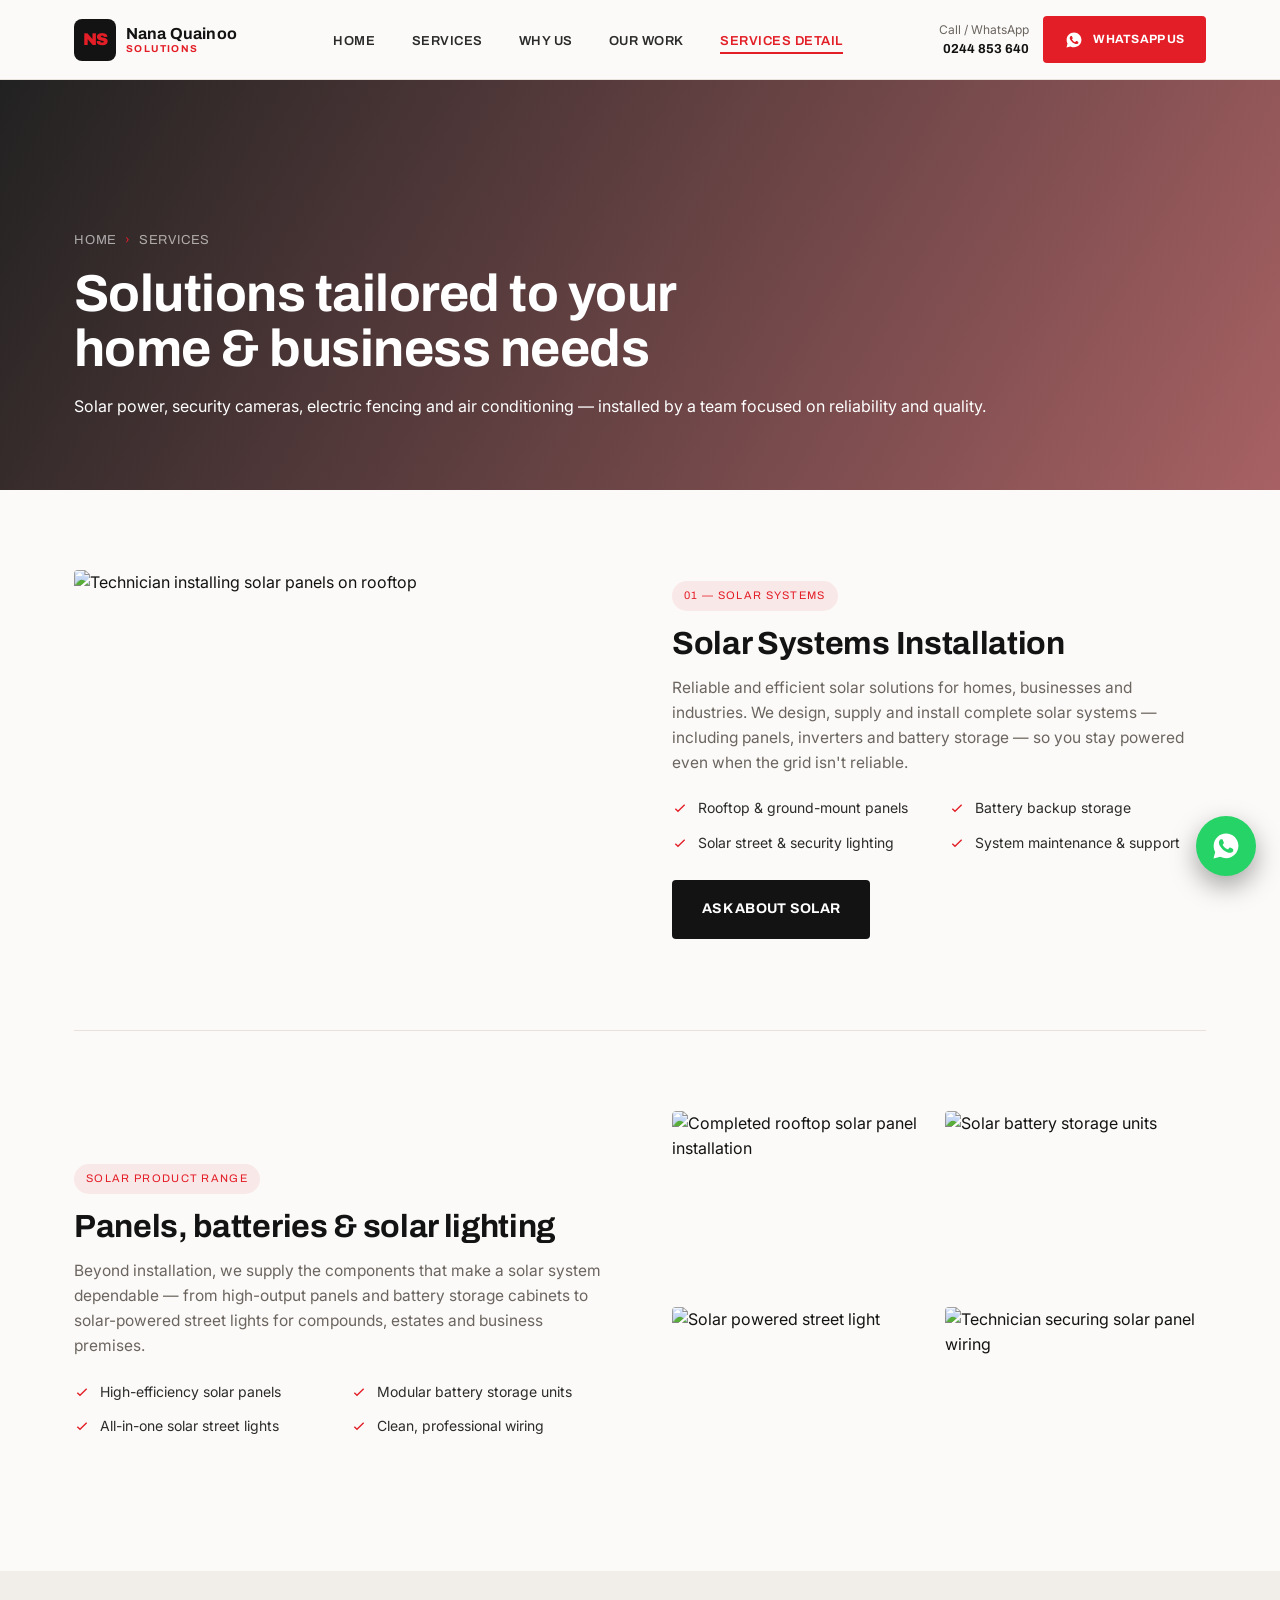
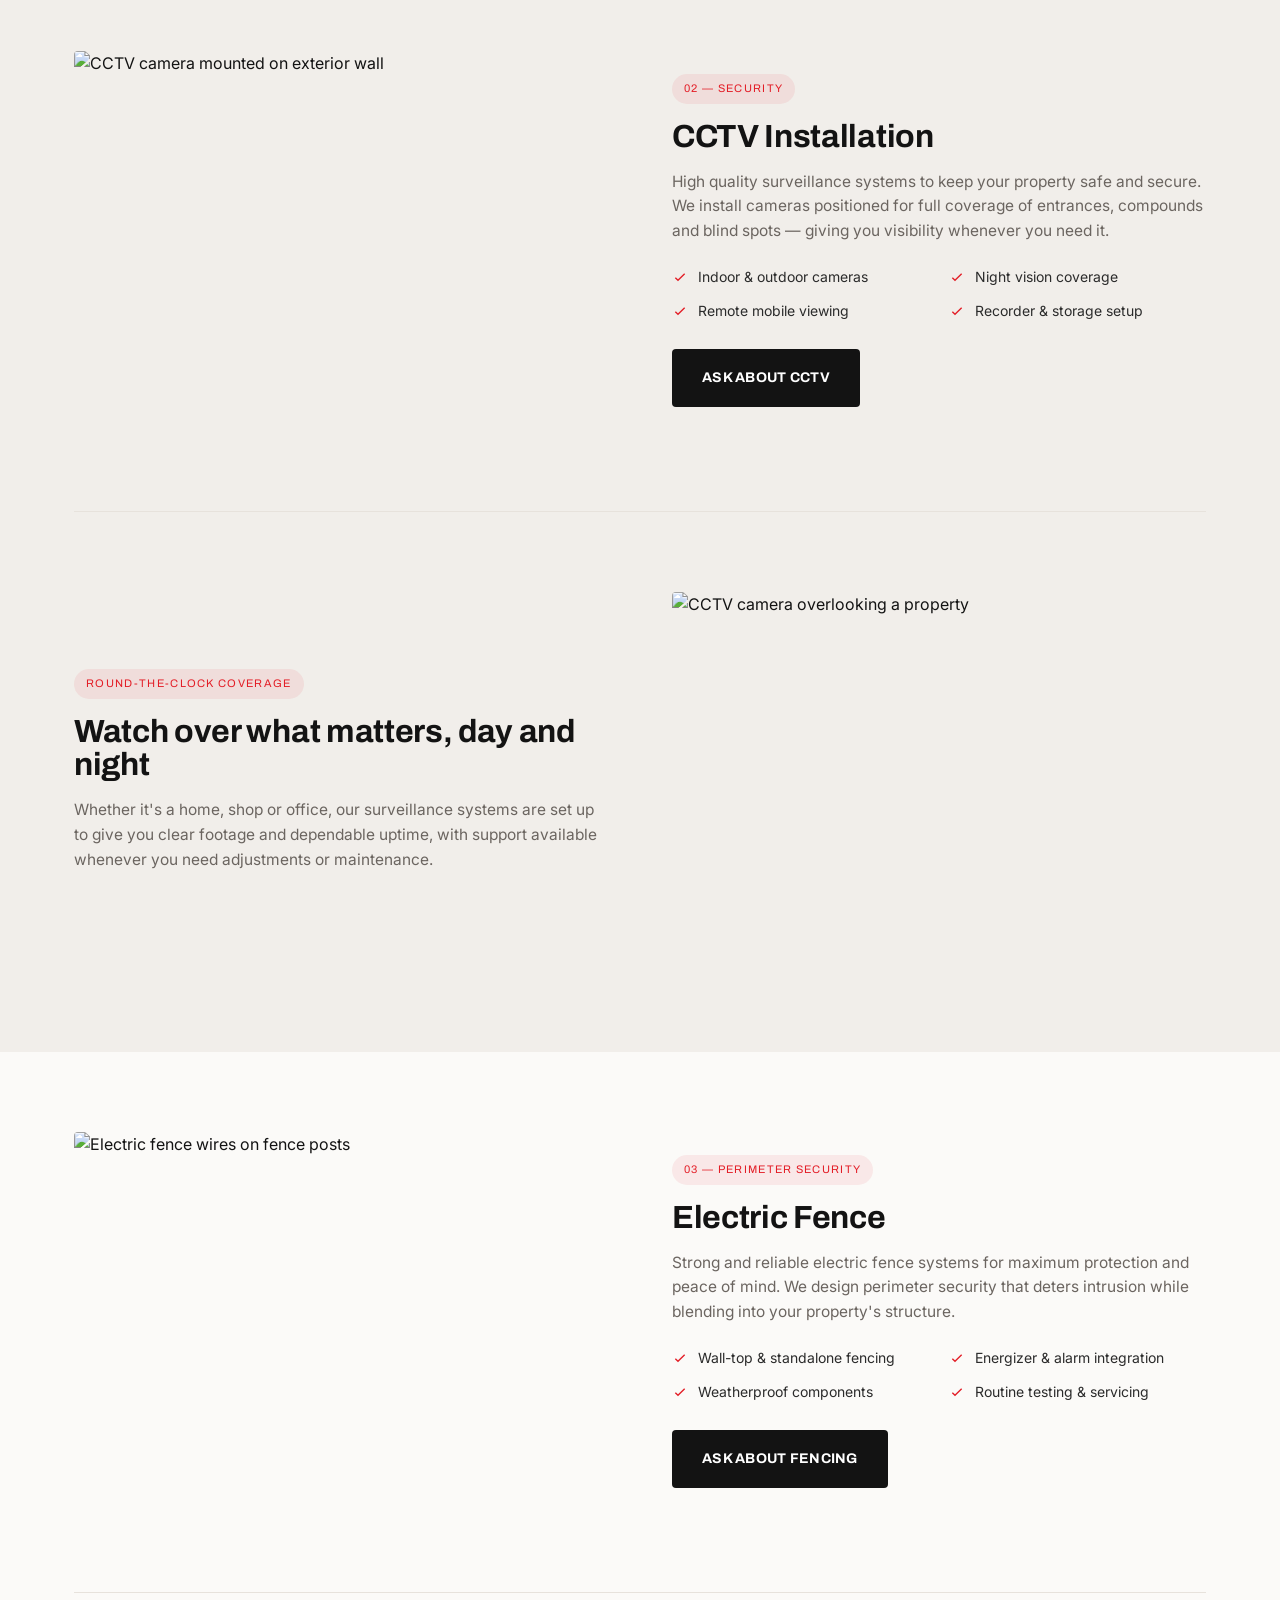
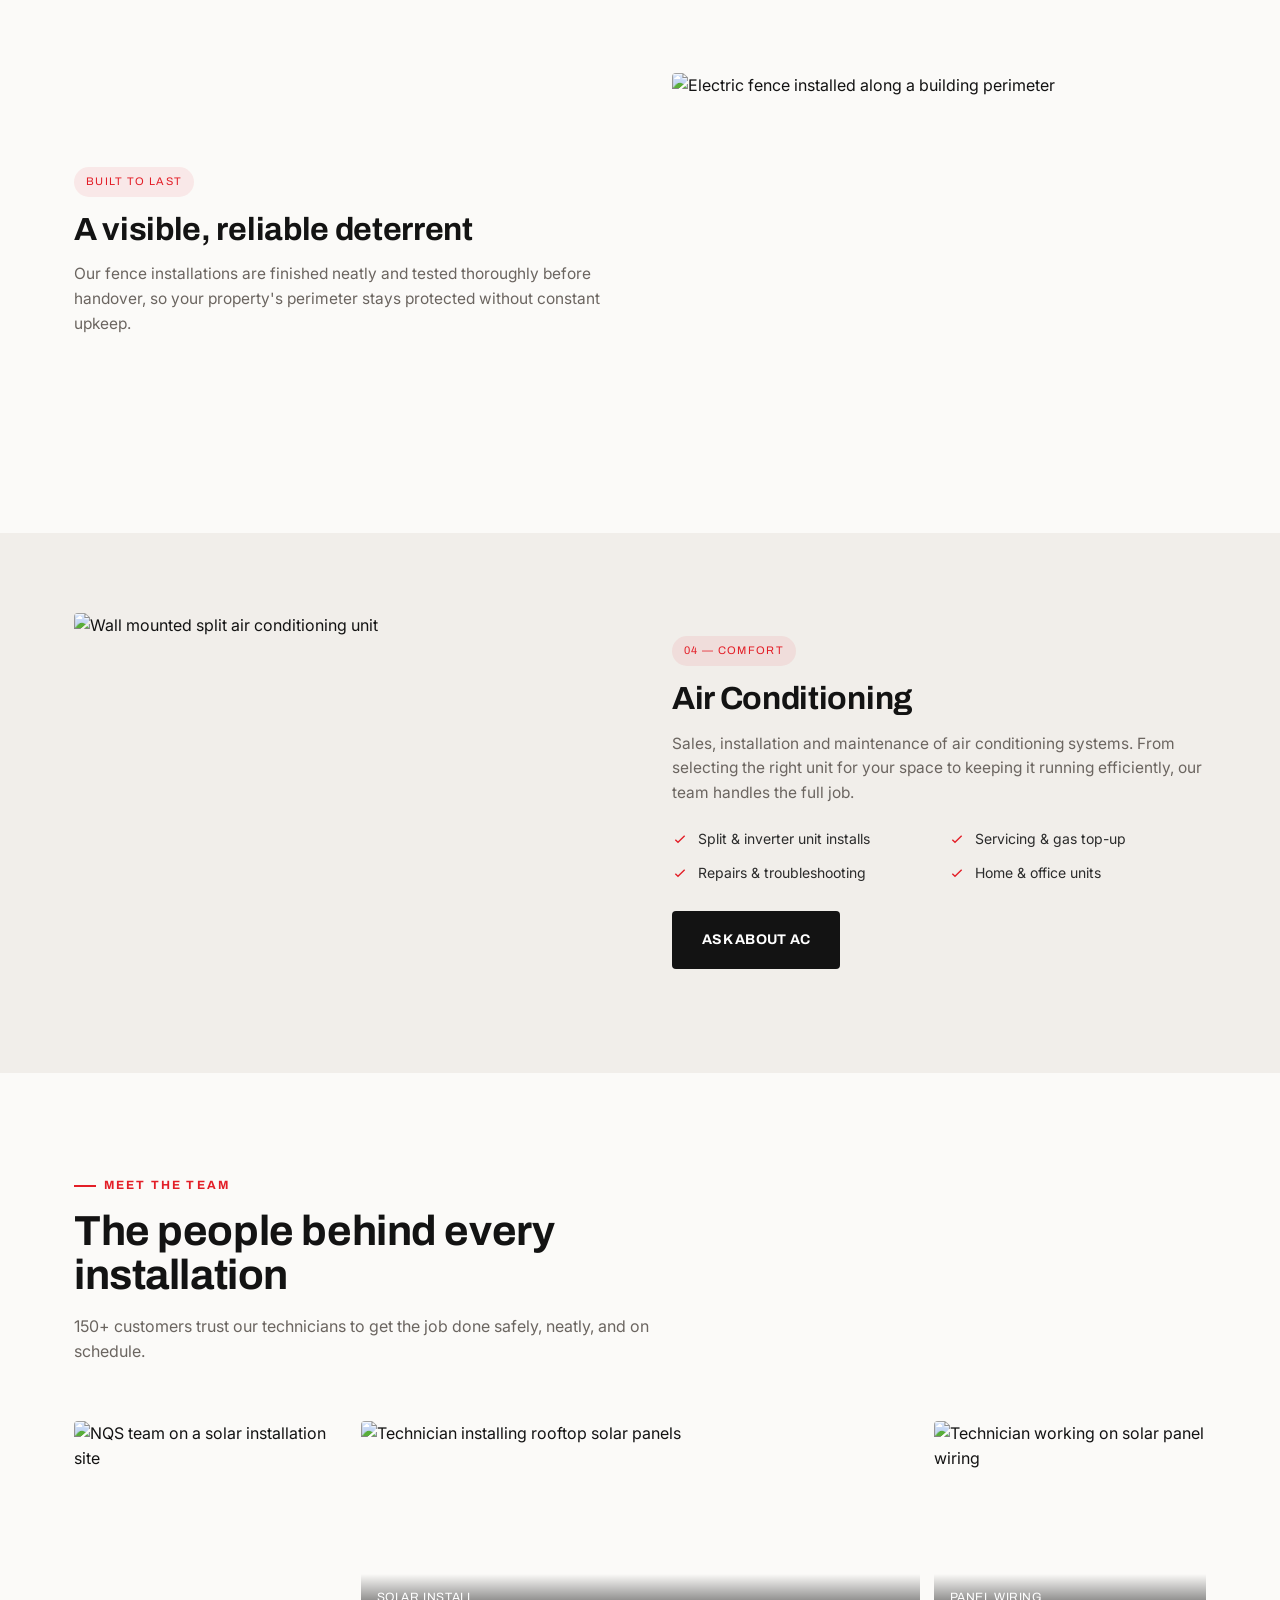
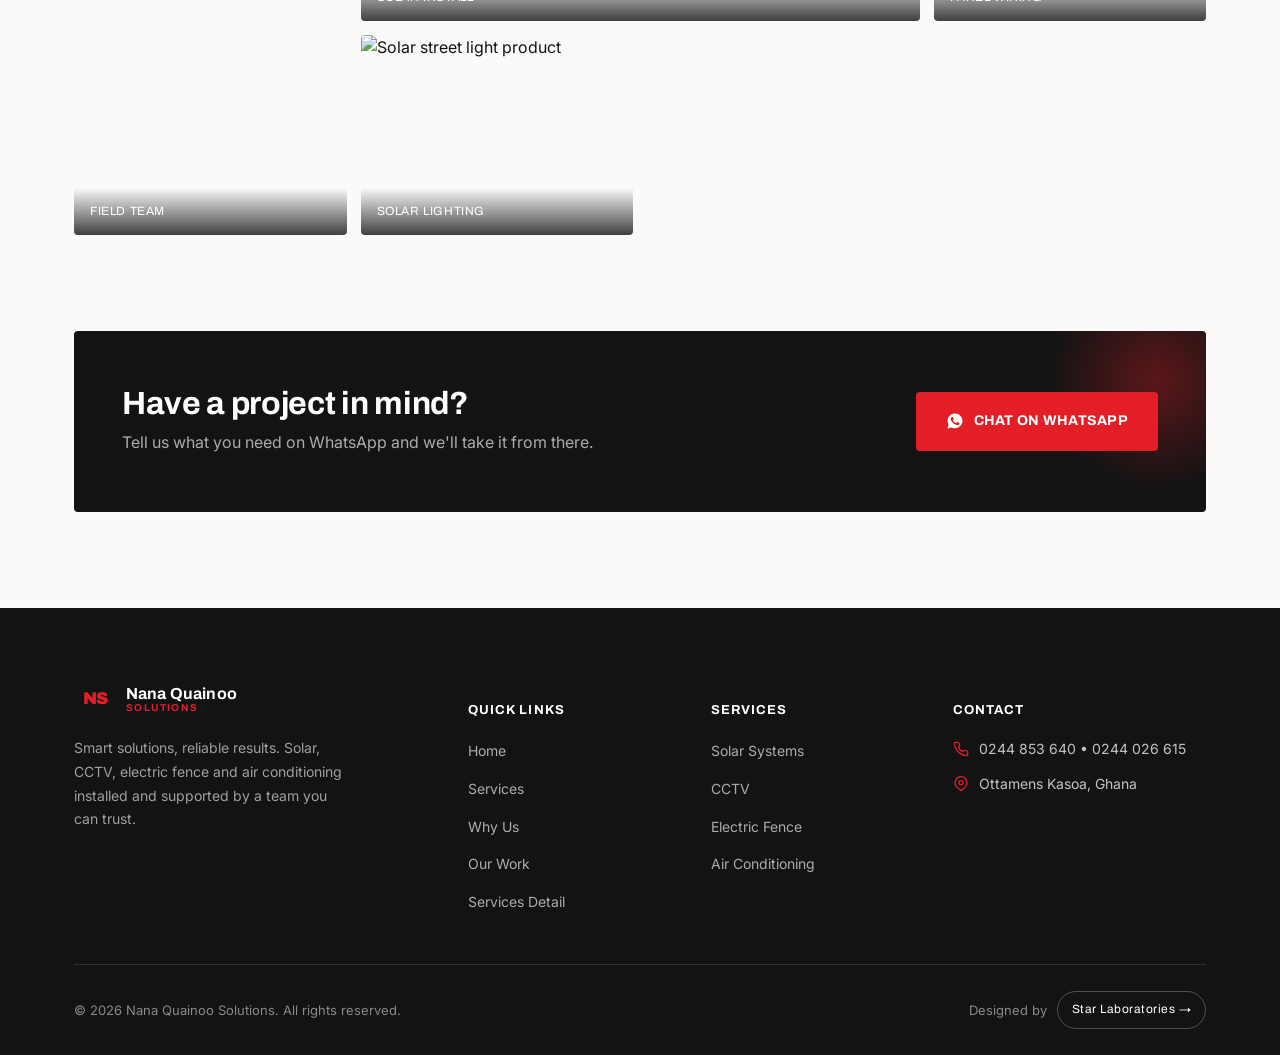
==== services.html @ ecd058a6 "Add files via upload" ====
<!DOCTYPE html>
<html lang="en">
<head>
<meta charset="UTF-8">
<meta name="viewport" content="width=device-width, initial-scale=1.0">
<title>Our Services | Nana Quainoo Solutions — Kasoa</title>
<meta name="description" content="Explore Nana Quainoo Solutions' full range of services: solar system installation, CCTV surveillance, electric fencing and air conditioning.">
<link rel="preconnect" href="https://fonts.googleapis.com">
<link href="https://fonts.googleapis.com/css2?family=Archivo:wght@600;700;800;900&family=Inter:wght@400;500;600;700&display=swap" rel="stylesheet">
<link rel="stylesheet" href="style.css">
</head>
<body>

<!-- ============ HEADER ============ -->
<header class="site-header">
  <nav class="nav">
    <a href="index.html" class="brand">
      <span class="brand-mark">NS</span>
      <span class="brand-text">
        <strong>Nana Quainoo</strong>
        <span>Solutions</span>
      </span>
    </a>

    <ul class="nav-links">
      <li><a href="index.html">Home</a></li>
      <li><a href="index.html#services">Services</a></li>
      <li><a href="index.html#why-us">Why Us</a></li>
      <li><a href="index.html#work">Our Work</a></li>
      <li><a href="services.html" class="active">Services Detail</a></li>
    </ul>

    <div class="nav-cta">
      <div class="nav-phone">
        <span>Call / WhatsApp</span>
        <strong>0244 853 640</strong>
      </div>
      <a class="btn btn-primary" href="https://wa.me/233244853640?text=Hello%20Nana%20Quainoo%20Solutions%2C%20I%27d%20like%20to%20request%20a%20quote." target="_blank" rel="noopener">
        <svg viewBox="0 0 24 24" fill="currentColor"><path d="M12.04 2C6.58 2 2.13 6.45 2.13 11.91c0 1.75.46 3.39 1.26 4.81L2 22l5.42-1.42a9.9 9.9 0 0 0 4.62 1.15h.01c5.46 0 9.9-4.45 9.9-9.91C21.96 6.45 17.5 2 12.04 2Zm5.81 14.06c-.24.68-1.4 1.31-1.93 1.38-.5.07-1.13.1-1.83-.11-.42-.13-.96-.31-1.65-.6-2.9-1.25-4.79-4.19-4.94-4.39-.14-.2-1.18-1.57-1.18-2.99 0-1.43.75-2.13 1.02-2.42.27-.29.58-.36.78-.36.2 0 .39 0 .56.01.18.01.42-.07.65.5.24.58.82 2 .89 2.15.07.14.12.31.02.5-.09.2-.14.31-.28.48-.14.17-.29.37-.42.5-.14.14-.28.29-.12.57.16.28.72 1.19 1.55 1.93 1.06.95 1.96 1.24 2.24 1.38.28.14.44.12.6-.07.17-.2.71-.83.9-1.11.19-.28.38-.24.63-.14.26.09 1.65.78 1.93.92.28.14.47.21.54.33.07.12.07.68-.17 1.36Z"/></svg>
        WhatsApp Us
      </a>
    </div>

    <button class="hamburger" aria-label="Toggle menu">
      <span></span><span></span><span></span>
    </button>
  </nav>
</header>

<!-- ============ PAGE HERO ============ -->
<section class="page-hero">
  <div class="hero-bg"></div>
  <div class="hero-overlay"></div>
  <div class="container page-hero-inner">
    <div class="breadcrumb">Home <span>&rsaquo;</span> Services</div>
    <h1>Solutions tailored to your <br>home &amp; business needs</h1>
    <p class="lead" style="margin-top:18px;">Solar power, security cameras, electric fencing and air conditioning — installed by a team focused on reliability and quality.</p>
  </div>
</section>

<!-- ============ SOLAR ============ -->
<section class="container">
  <div class="detail-row" id="solar">
    <div class="detail-media">
      <img src="images/solar panel1.png" alt="Technician installing solar panels on rooftop">
    </div>
    <div class="detail-copy">
      <span class="tag">01 &mdash; Solar Systems</span>
      <h2>Solar Systems Installation</h2>
      <p>Reliable and efficient solar solutions for homes, businesses and industries. We design, supply and install complete solar systems — including panels, inverters and battery storage — so you stay powered even when the grid isn't reliable.</p>
      <ul class="detail-features">
        <li><svg viewBox="0 0 24 24" fill="none" stroke="currentColor" stroke-width="2"><path d="m5 13 4 4L19 7"/></svg> Rooftop &amp; ground-mount panels</li>
        <li><svg viewBox="0 0 24 24" fill="none" stroke="currentColor" stroke-width="2"><path d="m5 13 4 4L19 7"/></svg> Battery backup storage</li>
        <li><svg viewBox="0 0 24 24" fill="none" stroke="currentColor" stroke-width="2"><path d="m5 13 4 4L19 7"/></svg> Solar street &amp; security lighting</li>
        <li><svg viewBox="0 0 24 24" fill="none" stroke="currentColor" stroke-width="2"><path d="m5 13 4 4L19 7"/></svg> System maintenance &amp; support</li>
      </ul>
      <a class="btn btn-dark" style="margin-top:26px;" href="https://wa.me/233244853640?text=Hello%2C%20I%27d%20like%20a%20quote%20for%20a%20solar%20system%20installation." target="_blank" rel="noopener">Ask About Solar</a>
    </div>
  </div>

  <div class="detail-row reverse">
    <div class="detail-media">
      <div class="detail-media-grid">
        <img src="images/solar panel2.jpg" alt="Completed rooftop solar panel installation">
        <img src="images/battery.png" alt="Solar battery storage units">
        <img src="images/solar king light.png" alt="Solar powered street light">
        <img src="images/work force1.png" alt="Technician securing solar panel wiring">
      </div>
    </div>
    <div class="detail-copy">
      <span class="tag">Solar Product Range</span>
      <h2>Panels, batteries &amp; solar lighting</h2>
      <p>Beyond installation, we supply the components that make a solar system dependable — from high-output panels and battery storage cabinets to solar-powered street lights for compounds, estates and business premises.</p>
      <ul class="detail-features">
        <li><svg viewBox="0 0 24 24" fill="none" stroke="currentColor" stroke-width="2"><path d="m5 13 4 4L19 7"/></svg> High-efficiency solar panels</li>
        <li><svg viewBox="0 0 24 24" fill="none" stroke="currentColor" stroke-width="2"><path d="m5 13 4 4L19 7"/></svg> Modular battery storage units</li>
        <li><svg viewBox="0 0 24 24" fill="none" stroke="currentColor" stroke-width="2"><path d="m5 13 4 4L19 7"/></svg> All-in-one solar street lights</li>
        <li><svg viewBox="0 0 24 24" fill="none" stroke="currentColor" stroke-width="2"><path d="m5 13 4 4L19 7"/></svg> Clean, professional wiring</li>
      </ul>
    </div>
  </div>
</section>

<!-- ============ CCTV ============ -->
<section class="section-dim">
  <div class="container">
    <div class="detail-row" id="cctv">
      <div class="detail-media">
        <img src="images/cctv1.png" alt="CCTV camera mounted on exterior wall">
      </div>
      <div class="detail-copy">
        <span class="tag">02 &mdash; Security</span>
        <h2>CCTV Installation</h2>
        <p>High quality surveillance systems to keep your property safe and secure. We install cameras positioned for full coverage of entrances, compounds and blind spots — giving you visibility whenever you need it.</p>
        <ul class="detail-features">
          <li><svg viewBox="0 0 24 24" fill="none" stroke="currentColor" stroke-width="2"><path d="m5 13 4 4L19 7"/></svg> Indoor &amp; outdoor cameras</li>
          <li><svg viewBox="0 0 24 24" fill="none" stroke="currentColor" stroke-width="2"><path d="m5 13 4 4L19 7"/></svg> Night vision coverage</li>
          <li><svg viewBox="0 0 24 24" fill="none" stroke="currentColor" stroke-width="2"><path d="m5 13 4 4L19 7"/></svg> Remote mobile viewing</li>
          <li><svg viewBox="0 0 24 24" fill="none" stroke="currentColor" stroke-width="2"><path d="m5 13 4 4L19 7"/></svg> Recorder &amp; storage setup</li>
        </ul>
        <a class="btn btn-dark" style="margin-top:26px;" href="https://wa.me/233244853640?text=Hello%2C%20I%27d%20like%20a%20quote%20for%20CCTV%20installation." target="_blank" rel="noopener">Ask About CCTV</a>
      </div>
    </div>

    <div class="detail-row reverse">
      <div class="detail-media">
        <img src="images/cctv2.png" alt="CCTV camera overlooking a property">
      </div>
      <div class="detail-copy">
        <span class="tag">Round-the-Clock Coverage</span>
        <h2>Watch over what matters, day and night</h2>
        <p>Whether it's a home, shop or office, our surveillance systems are set up to give you clear footage and dependable uptime, with support available whenever you need adjustments or maintenance.</p>
      </div>
    </div>
  </div>
</section>

<!-- ============ ELECTRIC FENCE ============ -->
<section class="container">
  <div class="detail-row" id="fence">
    <div class="detail-media">
      <img src="images/electric fence1.png" alt="Electric fence wires on fence posts">
    </div>
    <div class="detail-copy">
      <span class="tag">03 &mdash; Perimeter Security</span>
      <h2>Electric Fence</h2>
      <p>Strong and reliable electric fence systems for maximum protection and peace of mind. We design perimeter security that deters intrusion while blending into your property's structure.</p>
      <ul class="detail-features">
        <li><svg viewBox="0 0 24 24" fill="none" stroke="currentColor" stroke-width="2"><path d="m5 13 4 4L19 7"/></svg> Wall-top &amp; standalone fencing</li>
        <li><svg viewBox="0 0 24 24" fill="none" stroke="currentColor" stroke-width="2"><path d="m5 13 4 4L19 7"/></svg> Energizer &amp; alarm integration</li>
        <li><svg viewBox="0 0 24 24" fill="none" stroke="currentColor" stroke-width="2"><path d="m5 13 4 4L19 7"/></svg> Weatherproof components</li>
        <li><svg viewBox="0 0 24 24" fill="none" stroke="currentColor" stroke-width="2"><path d="m5 13 4 4L19 7"/></svg> Routine testing &amp; servicing</li>
      </ul>
      <a class="btn btn-dark" style="margin-top:26px;" href="https://wa.me/233244853640?text=Hello%2C%20I%27d%20like%20a%20quote%20for%20electric%20fence%20installation." target="_blank" rel="noopener">Ask About Fencing</a>
    </div>
  </div>

  <div class="detail-row reverse">
    <div class="detail-media">
      <img src="images/electric fence2.jpg" alt="Electric fence installed along a building perimeter">
    </div>
    <div class="detail-copy">
      <span class="tag">Built To Last</span>
      <h2>A visible, reliable deterrent</h2>
      <p>Our fence installations are finished neatly and tested thoroughly before handover, so your property's perimeter stays protected without constant upkeep.</p>
    </div>
  </div>
</section>

<!-- ============ AC ============ -->
<section class="section-dim">
  <div class="container">
    <div class="detail-row" id="ac">
      <div class="detail-media">
        <img src="images/air conditioner.jpg" alt="Wall mounted split air conditioning unit">
      </div>
      <div class="detail-copy">
        <span class="tag">04 &mdash; Comfort</span>
        <h2>Air Conditioning</h2>
        <p>Sales, installation and maintenance of air conditioning systems. From selecting the right unit for your space to keeping it running efficiently, our team handles the full job.</p>
        <ul class="detail-features">
          <li><svg viewBox="0 0 24 24" fill="none" stroke="currentColor" stroke-width="2"><path d="m5 13 4 4L19 7"/></svg> Split &amp; inverter unit installs</li>
          <li><svg viewBox="0 0 24 24" fill="none" stroke="currentColor" stroke-width="2"><path d="m5 13 4 4L19 7"/></svg> Servicing &amp; gas top-up</li>
          <li><svg viewBox="0 0 24 24" fill="none" stroke="currentColor" stroke-width="2"><path d="m5 13 4 4L19 7"/></svg> Repairs &amp; troubleshooting</li>
          <li><svg viewBox="0 0 24 24" fill="none" stroke="currentColor" stroke-width="2"><path d="m5 13 4 4L19 7"/></svg> Home &amp; office units</li>
        </ul>
        <a class="btn btn-dark" style="margin-top:26px;" href="https://wa.me/233244853640?text=Hello%2C%20I%27d%20like%20a%20quote%20for%20AC%20installation%20or%20servicing." target="_blank" rel="noopener">Ask About AC</a>
      </div>
    </div>
  </div>
</section>

<!-- ============ OUR WORK ============ -->
<section class="section" id="team">
  <div class="container">
    <div class="section-head">
      <span class="eyebrow">Meet The Team</span>
      <h2>The people behind every installation</h2>
      <p>150+ customers trust our technicians to get the job done safely, neatly, and on schedule.</p>
    </div>
    <div class="gallery-grid">
      <div class="g-item g-tall"><img src="images/work force2.png" alt="NQS team on a solar installation site"><span class="gallery-cap">Field Team</span></div>
      <div class="g-item g-wide"><img src="images/work force3.png" alt="Technician installing rooftop solar panels"><span class="gallery-cap">Solar Install</span></div>
      <div class="g-item"><img src="images/work force1.png" alt="Technician working on solar panel wiring"><span class="gallery-cap">Panel Wiring</span></div>
      <div class="g-item"><img src="images/solar king light.png" alt="Solar street light product"><span class="gallery-cap">Solar Lighting</span></div>
    </div>
  </div>
</section>

<!-- ============ CTA BANNER ============ -->
<section class="section" style="padding-top:0;">
  <div class="container">
    <div class="cta-banner">
      <div>
        <h3>Have a project in mind?</h3>
        <p>Tell us what you need on WhatsApp and we'll take it from there.</p>
      </div>
      <a class="btn btn-primary" href="https://wa.me/233244853640?text=Hello%20Nana%20Quainoo%20Solutions%2C%20I%27d%20like%20to%20request%20a%20quote." target="_blank" rel="noopener">
        <svg viewBox="0 0 24 24" fill="currentColor"><path d="M12.04 2C6.58 2 2.13 6.45 2.13 11.91c0 1.75.46 3.39 1.26 4.81L2 22l5.42-1.42a9.9 9.9 0 0 0 4.62 1.15h.01c5.46 0 9.9-4.45 9.9-9.91C21.96 6.45 17.5 2 12.04 2Zm5.81 14.06c-.24.68-1.4 1.31-1.93 1.38-.5.07-1.13.1-1.83-.11-.42-.13-.96-.31-1.65-.6-2.9-1.25-4.79-4.19-4.94-4.39-.14-.2-1.18-1.57-1.18-2.99 0-1.43.75-2.13 1.02-2.42.27-.29.58-.36.78-.36.2 0 .39 0 .56.01.18.01.42-.07.65.5.24.58.82 2 .89 2.15.07.14.12.31.02.5-.09.2-.14.31-.28.48-.14.17-.29.37-.42.5-.14.14-.28.29-.12.57.16.28.72 1.19 1.55 1.93 1.06.95 1.96 1.24 2.24 1.38.28.14.44.12.6-.07.17-.2.71-.83.9-1.11.19-.28.38-.24.63-.14.26.09 1.65.78 1.93.92.28.14.47.21.54.33.07.12.07.68-.17 1.36Z"/></svg>
        Chat On WhatsApp
      </a>
    </div>
  </div>
</section>

<!-- ============ FOOTER ============ -->
<footer class="site-footer">
  <div class="container">
    <div class="footer-grid">
      <div class="footer-brand">
        <a href="index.html" class="brand">
          <span class="brand-mark">NS</span>
          <span class="brand-text"><strong>Nana Quainoo</strong><span>Solutions</span></span>
        </a>
        <p>Smart solutions, reliable results. Solar, CCTV, electric fence and air conditioning  installed and supported by a team you can trust.</p>
      </div>
      <div class="footer-col">
        <h5>Quick Links</h5>
        <ul>
          <li><a href="index.html">Home</a></li>
          <li><a href="index.html#services">Services</a></li>
          <li><a href="index.html#why-us">Why Us</a></li>
          <li><a href="index.html#work">Our Work</a></li>
          <li><a href="services.html">Services Detail</a></li>
        </ul>
      </div>
      <div class="footer-col">
        <h5>Services</h5>
        <ul>
          <li><a href="services.html#solar">Solar Systems</a></li>
          <li><a href="services.html#cctv">CCTV</a></li>
          <li><a href="services.html#fence">Electric Fence</a></li>
          <li><a href="services.html#ac">Air Conditioning</a></li>
        </ul>
      </div>
      <div class="footer-col">
        <h5>Contact</h5>
        <ul>
          <li class="contact-line"><svg viewBox="0 0 24 24" fill="none" stroke="currentColor" stroke-width="2"><path d="M22 16.92v3a2 2 0 0 1-2.18 2 19.79 19.79 0 0 1-8.63-3.07 19.5 19.5 0 0 1-6-6 19.79 19.79 0 0 1-3.07-8.67A2 2 0 0 1 4.11 2h3a2 2 0 0 1 2 1.72c.13.96.36 1.9.7 2.81a2 2 0 0 1-.45 2.11L8.09 9.91a16 16 0 0 0 6 6l1.27-1.27a2 2 0 0 1 2.11-.45c.9.34 1.85.57 2.81.7A2 2 0 0 1 22 16.92Z"/></svg> 0244 853 640 &bull; 0244 026 615</li>
          <li class="contact-line"><svg viewBox="0 0 24 24" fill="none" stroke="currentColor" stroke-width="2"><path d="M21 10c0 6-9 12-9 12S3 16 3 10a9 9 0 1 1 18 0Z"/><circle cx="12" cy="10" r="3"/></svg> Ottamens Kasoa, Ghana</li>
        </ul>
      </div>
    </div>
    <div class="footer-bottom">
      <span>&copy; 2026 Nana Quainoo Solutions. All rights reserved.</span>
      <span class="footer-credit">
        Designed by
        <a class="footer-credit-btn" href="https://starlabsss.netlify.app/" target="_blank" rel="noopener">Star Laboratories &rarr;</a>
      </span>
    </div>
  </div>
</footer>

<!-- ============ FLOATING WHATSAPP ============ -->
<a class="wa-float" href="https://wa.me/233244853640?text=Hello%20Nana%20Quainoo%20Solutions%2C%20I%27d%20like%20to%20request%20a%20quote." target="_blank" rel="noopener" aria-label="Chat on WhatsApp">
  <svg viewBox="0 0 24 24"><path d="M12.04 2C6.58 2 2.13 6.45 2.13 11.91c0 1.75.46 3.39 1.26 4.81L2 22l5.42-1.42a9.9 9.9 0 0 0 4.62 1.15h.01c5.46 0 9.9-4.45 9.9-9.91C21.96 6.45 17.5 2 12.04 2Zm5.81 14.06c-.24.68-1.4 1.31-1.93 1.38-.5.07-1.13.1-1.83-.11-.42-.13-.96-.31-1.65-.6-2.9-1.25-4.79-4.19-4.94-4.39-.14-.2-1.18-1.57-1.18-2.99 0-1.43.75-2.13 1.02-2.42.27-.29.58-.36.78-.36.2 0 .39 0 .56.01.18.01.42-.07.65.5.24.58.82 2 .89 2.15.07.14.12.31.02.5-.09.2-.14.31-.28.48-.14.17-.29.37-.42.5-.14.14-.28.29-.12.57.16.28.72 1.19 1.55 1.93 1.06.95 1.96 1.24 2.24 1.38.28.14.44.12.6-.07.17-.2.71-.83.9-1.11.19-.28.38-.24.63-.14.26.09 1.65.78 1.93.92.28.14.47.21.54.33.07.12.07.68-.17 1.36Z"/></svg>
</a>

<script src="script.js"></script>
</body>
</html>
---- style.css ----
/* =========================================================
   Nana Quainoo Solutions — Design Tokens
   Palette pulled from the NQS mark: signal red, ink black,
   paper white. One accent, used with discipline.
   ========================================================= */
:root{
  --red: #E31E27;
  --red-dark: #A8151C;
  --red-deep: #7A0F14;
  --ink: #131313;
  --ink-soft: #2B2B2B;
  --paper: #FBFAF8;
  --paper-dim: #F1EEEA;
  --line: #E7E2DC;
  --gray: #6B6560;
  --white: #FFFFFF;

  --display: 'Archivo', 'Arial Black', sans-serif;
  --body: 'Inter', -apple-system, BlinkMacSystemFont, 'Segoe UI', sans-serif;

  --radius: 4px;
  --shadow: 0 20px 40px -20px rgba(19,19,19,0.35);
  --container: 1180px;
}

*,*::before,*::after{box-sizing:border-box;}
html{scroll-behavior:smooth;}
body{
  margin:0;
  font-family:var(--body);
  color:var(--ink);
  background:var(--paper);
  line-height:1.6;
  -webkit-font-smoothing:antialiased;
}
img{max-width:100%;display:block;}
a{color:inherit;text-decoration:none;}
ul{list-style:none;margin:0;padding:0;}
h1,h2,h3,h4{font-family:var(--display);margin:0;line-height:1.05;letter-spacing:-0.01em;}
p{margin:0;}
.container{max-width:var(--container);margin:0 auto;padding:0 24px;}

.eyebrow{
  display:inline-flex;align-items:center;gap:8px;
  font-family:var(--display);
  font-size:12px;letter-spacing:0.18em;text-transform:uppercase;
  color:var(--red);font-weight:700;
}
.eyebrow::before{content:"";width:22px;height:2px;background:var(--red);display:inline-block;}

/* =========== Buttons =========== */
.btn{
  display:inline-flex;align-items:center;justify-content:center;gap:10px;
  font-family:var(--display);font-weight:700;font-size:14px;letter-spacing:0.02em;
  padding:16px 28px;border-radius:var(--radius);border:2px solid transparent;
  cursor:pointer;transition:transform .18s ease, background .18s ease, color .18s ease, border-color .18s ease;
  text-transform:uppercase;
}
.btn:active{transform:scale(0.97);}
.btn-primary{background:var(--red);color:var(--white);}
.btn-primary:hover{background:var(--red-dark);}
.btn-outline{background:transparent;color:var(--white);border-color:rgba(255,255,255,0.55);}
.btn-outline:hover{border-color:var(--white);background:rgba(255,255,255,0.08);}
.btn-dark{background:var(--ink);color:var(--white);}
.btn-dark:hover{background:#000;}
.btn-ghost{background:transparent;color:var(--ink);border-color:var(--ink);}
.btn-ghost:hover{background:var(--ink);color:var(--white);}
.btn svg{width:18px;height:18px;flex:none;}

/* =========== Header =========== */
.site-header{
  position:sticky;top:0;z-index:200;
  background:rgba(251,250,248,0.92);
  backdrop-filter:blur(10px);
  border-bottom:1px solid var(--line);
}
.nav{
  display:flex;align-items:center;justify-content:space-between;
  padding:16px 24px;max-width:var(--container);margin:0 auto;
}
.brand{display:flex;align-items:center;gap:10px;font-family:var(--display);}
.brand-mark{
  width:42px;height:42px;border-radius:8px;background:var(--ink);
  display:flex;align-items:center;justify-content:center;
  color:var(--red);font-weight:900;font-size:17px;letter-spacing:-0.05em;
  flex:none;
}
.brand-text{display:flex;flex-direction:column;line-height:1.1;}
.brand-text strong{font-size:16px;letter-spacing:0.01em;}
.brand-text span{font-size:10px;letter-spacing:0.14em;text-transform:uppercase;color:var(--red);font-weight:700;}

.nav-links{display:flex;align-items:center;gap:36px;}
.nav-links a{
  font-family:var(--display);font-size:13px;font-weight:600;letter-spacing:0.04em;
  text-transform:uppercase;color:var(--ink-soft);position:relative;padding:4px 0;
}
.nav-links a::after{
  content:"";position:absolute;left:0;bottom:-2px;width:0;height:2px;background:var(--red);
  transition:width .2s ease;
}
.nav-links a:hover::after,.nav-links a.active::after{width:100%;}
.nav-links a.active{color:var(--red);}

.nav-cta{display:flex;align-items:center;gap:14px;}
.nav-cta .btn{padding:12px 20px;font-size:12px;}
.nav-phone{display:flex;flex-direction:column;font-size:12px;color:var(--gray);text-align:right;}
.nav-phone strong{color:var(--ink);font-family:var(--display);font-size:13px;}

.hamburger{
  display:none;flex-direction:column;gap:5px;background:none;border:none;cursor:pointer;padding:6px;
}
.hamburger span{width:26px;height:2px;background:var(--ink);display:block;transition:.25s;}
.hamburger.open span:nth-child(1){transform:translateY(7px) rotate(45deg);}
.hamburger.open span:nth-child(2){opacity:0;}
.hamburger.open span:nth-child(3){transform:translateY(-7px) rotate(-45deg);}

/* =========== Hero =========== */
.hero{
  position:relative;overflow:hidden;
  min-height:640px;display:flex;align-items:center;
  color:var(--white);
}
.hero-bg{
  position:absolute;inset:0;
  background-image:url('images/home banner.jpg');
  background-size:cover;background-position:center;
  filter:blur(1px) brightness(0.55) saturate(1.01);
  transform:scale(1.08);
}
.hero-overlay{
  position:absolute;inset:0;
  background:linear-gradient(115deg, rgba(10,10,10,0.88) 15%, rgba(163,20,25,0.55) 62%, rgba(10,10,10,0.75) 100%);
}
.hero-inner{position:relative;z-index:2;padding:120px 24px 90px;max-width:var(--container);margin:0 auto;width:100%;}
.hero-badges{display:flex;flex-wrap:wrap;gap:10px;margin-bottom:26px;}
.hero-badge{
  font-size:11px;font-family:var(--display);letter-spacing:0.1em;text-transform:uppercase;
  border:1px solid rgba(255,255,255,0.35);padding:8px 14px;border-radius:999px;color:#fff;
  background:rgba(255,255,255,0.06);
}
.hero h1{
  font-size:clamp(38px,6vw,66px);font-weight:900;max-width:820px;margin-bottom:22px;
}
.hero h1 em{font-style:normal;color:var(--red);display:block;}
.hero p.lead{max-width:560px;font-size:17px;color:rgba(255,255,255,0.85);margin-bottom:36px;}
.hero-actions{display:flex;flex-wrap:wrap;gap:16px;}
.hero-meta{
  margin-top:56px;display:flex;flex-wrap:wrap;gap:36px;padding-top:28px;border-top:1px solid rgba(255,255,255,0.2);
}
.hero-meta-item strong{display:block;font-family:var(--display);font-size:26px;color:var(--white);}
.hero-meta-item span{font-size:12px;text-transform:uppercase;letter-spacing:0.08em;color:rgba(255,255,255,0.65);}

/* =========== Marquee strip =========== */
.strip{background:var(--ink);color:var(--white);padding:14px 0;overflow:hidden;}
.strip-track{display:flex;gap:48px;white-space:nowrap;animation:scroll 26s linear infinite;width:max-content;}
.strip span{font-family:var(--display);font-size:13px;letter-spacing:0.14em;text-transform:uppercase;color:rgba(255,255,255,0.75);}
.strip span b{color:var(--red);}
@keyframes scroll{from{transform:translateX(0);}to{transform:translateX(-50%);}}

/* =========== Section basics =========== */
.section{padding:96px 0;}
.section-tight{padding:64px 0;}
.section-dark{background:var(--ink);color:var(--white);}
.section-dim{background:var(--paper-dim);}
.section-head{max-width:640px;margin-bottom:56px;}
.section-head h2{font-size:clamp(28px,4vw,42px);margin-top:14px;}
.section-head p{color:var(--gray);margin-top:16px;font-size:16px;}
.section-dark .section-head p{color:rgba(255,255,255,0.65);}
.section-flex-head{display:flex;justify-content:space-between;align-items:flex-end;gap:24px;flex-wrap:wrap;margin-bottom:56px;}

/* =========== Services grid =========== */
.services-grid{display:grid;grid-template-columns:repeat(4,1fr);gap:24px;}
.service-card{
  background:var(--white);border:1px solid var(--line);border-radius:var(--radius);
  overflow:hidden;transition:transform .25s ease, box-shadow .25s ease;
  display:flex;flex-direction:column;
}
.service-card:hover{transform:translateY(-6px);box-shadow:var(--shadow);}
.service-card-img{height:170px;overflow:hidden;position:relative;}
.service-card-img img{width:100%;height:100%;object-fit:cover;transition:transform .4s ease;}
.service-card:hover .service-card-img img{transform:scale(1.08);}
.service-card-num{
  position:absolute;top:12px;left:12px;background:var(--red);color:#fff;
  font-family:var(--display);font-size:11px;padding:4px 9px;border-radius:3px;letter-spacing:0.05em;
}
.service-card-body{padding:24px;display:flex;flex-direction:column;gap:10px;flex:1;}
.service-card-body h3{font-size:18px;}
.service-card-body p{font-size:14px;color:var(--gray);flex:1;}
.service-card-link{
  font-family:var(--display);font-size:12px;letter-spacing:0.06em;text-transform:uppercase;
  color:var(--red);display:inline-flex;align-items:center;gap:6px;
}
.service-card-link svg{width:14px;height:14px;transition:transform .2s ease;}
.service-card-link:hover svg{transform:translateX(4px);}

/* =========== Why choose us =========== */
.why-grid{display:grid;grid-template-columns:repeat(4,1fr);gap:1px;background:var(--line);border:1px solid var(--line);}
.why-item{background:var(--white);padding:34px 26px;}
.why-item .icon{
  width:48px;height:48px;border-radius:50%;background:var(--paper-dim);
  display:flex;align-items:center;justify-content:center;margin-bottom:18px;color:var(--red);
}
.why-item .icon svg{width:22px;height:22px;}
.why-item h4{font-size:16px;margin-bottom:8px;}
.why-item p{font-size:13.5px;color:var(--gray);}

/* =========== About / image feature =========== */
.about{display:grid;grid-template-columns:1.05fr 0.95fr;gap:64px;align-items:center;}
.about-media{position:relative;border-radius:var(--radius);overflow:hidden;}
.about-media img{width:100%;height:460px;object-fit:cover;}
.about-media-tag{
  position:absolute;bottom:0;left:0;background:var(--red);color:#fff;
  padding:16px 22px;font-family:var(--display);font-size:13px;letter-spacing:0.04em;
  max-width:70%;
}
.about-list{display:flex;flex-direction:column;gap:16px;margin:28px 0 34px;}
.about-list li{display:flex;align-items:flex-start;gap:12px;font-size:15px;color:var(--ink-soft);}
.about-list li svg{width:20px;height:20px;color:var(--red);flex:none;margin-top:2px;}

/* =========== Stat band =========== */
.stat-band{background:var(--red);color:#fff;}
.stat-band .container{
  display:grid;grid-template-columns:repeat(4,1fr);
  padding:44px 24px;
}
.stat-item{text-align:center;border-right:1px solid rgba(255,255,255,0.25);padding:0 10px;}
.stat-item:last-child{border-right:none;}
.stat-item strong{display:block;font-family:var(--display);font-size:34px;}
.stat-item span{font-size:12px;text-transform:uppercase;letter-spacing:0.08em;opacity:0.85;}

/* =========== Gallery =========== */
.gallery-grid{display:grid;grid-template-columns:repeat(4,1fr);grid-auto-rows:200px;gap:14px;}
.gallery-grid a,.gallery-grid .g-item{grid-column:span 1;grid-row:span 1;overflow:hidden;border-radius:var(--radius);position:relative;}
.gallery-grid .g-tall{grid-row:span 2;}
.gallery-grid .g-wide{grid-column:span 2;}
.gallery-grid img{width:100%;height:100%;object-fit:cover;transition:transform .5s ease;}
.gallery-grid .g-item:hover img{transform:scale(1.06);}
.gallery-cap{
  position:absolute;left:0;right:0;bottom:0;padding:14px 16px;
  background:linear-gradient(0deg, rgba(0,0,0,0.75), transparent);
  color:#fff;font-family:var(--display);font-size:12px;letter-spacing:0.05em;text-transform:uppercase;
}

/* =========== CTA banner =========== */
.cta-banner{
  background:var(--ink);color:#fff;border-radius:var(--radius);
  padding:56px 48px;display:flex;justify-content:space-between;align-items:center;gap:32px;flex-wrap:wrap;
  position:relative;overflow:hidden;
}
.cta-banner::before{
  content:"";position:absolute;right:-60px;top:-60px;width:220px;height:220px;border-radius:50%;
  background:radial-gradient(circle, rgba(227,30,39,0.35), transparent 70%);
}
.cta-banner h3{font-size:clamp(24px,3.4vw,32px);max-width:480px;position:relative;}
.cta-banner p{color:rgba(255,255,255,0.65);margin-top:10px;position:relative;}
.cta-banner .btn{position:relative;}

/* =========== Location / trust row =========== */
.trust-row{display:flex;flex-wrap:wrap;gap:40px;align-items:center;justify-content:space-between;}
.trust-badges{display:flex;flex-wrap:wrap;gap:14px;}
.trust-badge{
  display:flex;align-items:center;gap:10px;background:var(--white);border:1px solid var(--line);
  padding:12px 18px;border-radius:999px;font-size:13px;font-weight:600;
}
.trust-badge svg{width:16px;height:16px;color:var(--red);}

/* =========== Footer =========== */
.site-footer{background:var(--ink);color:rgba(255,255,255,0.75);padding-top:70px;}
.footer-grid{display:grid;grid-template-columns:1.4fr 0.8fr 0.8fr 1fr;gap:40px;padding-bottom:50px;border-bottom:1px solid rgba(255,255,255,0.12);}
.footer-brand .brand-text strong{color:#fff;}
.footer-brand p{margin-top:16px;font-size:14px;line-height:1.7;max-width:280px;color:rgba(255,255,255,0.6);}
.footer-col h5{font-family:var(--display);font-size:13px;letter-spacing:0.08em;text-transform:uppercase;color:#fff;margin-bottom:18px;}
.footer-col ul{display:flex;flex-direction:column;gap:12px;}
.footer-col a{font-size:14px;color:rgba(255,255,255,0.65);}
.footer-col a:hover{color:var(--red);}
.footer-col .contact-line{display:flex;gap:10px;align-items:flex-start;font-size:14px;}
.footer-col .contact-line svg{width:16px;height:16px;color:var(--red);flex:none;margin-top:3px;}
.footer-bottom{
  display:flex;justify-content:space-between;align-items:center;gap:16px;flex-wrap:wrap;
  padding:26px 0;font-size:13px;color:rgba(255,255,255,0.5);
}
.footer-credit{display:flex;align-items:center;gap:10px;}
.footer-credit-btn{
  display:inline-flex;align-items:center;gap:6px;border:1px solid rgba(255,255,255,0.25);
  padding:8px 14px;border-radius:999px;font-size:12px;font-family:var(--display);letter-spacing:0.04em;
  color:#fff;transition:.2s;
}
.footer-credit-btn:hover{background:var(--red);border-color:var(--red);}

/* =========== Floating WhatsApp =========== */
.wa-float{
  position:fixed;bottom:24px;right:24px;z-index:300;
  width:60px;height:60px;border-radius:50%;background:#25D366;
  display:flex;align-items:center;justify-content:center;box-shadow:0 10px 26px rgba(0,0,0,0.35);
  animation:pulse 2.6s infinite;
}
.wa-float svg{width:30px;height:30px;fill:#fff;}
@keyframes pulse{
  0%{box-shadow:0 10px 26px rgba(0,0,0,0.35),0 0 0 0 rgba(37,211,102,0.55);}
  70%{box-shadow:0 10px 26px rgba(0,0,0,0.35),0 0 0 16px rgba(37,211,102,0);}
  100%{box-shadow:0 10px 26px rgba(0,0,0,0.35),0 0 0 0 rgba(37,211,102,0);}
}

/* =========== Service detail (services.html) =========== */
.detail-row{display:grid;grid-template-columns:1fr 1fr;gap:64px;align-items:center;padding:80px 0;border-bottom:1px solid var(--line);}
.detail-row:last-of-type{border-bottom:none;}
.detail-row.reverse .detail-media{order:2;}
.detail-row.reverse .detail-copy{order:1;}
.detail-media{border-radius:var(--radius);overflow:hidden;position:relative;}
.detail-media img{width:100%;height:380px;object-fit:cover;}
.detail-media-grid{display:grid;grid-template-columns:1fr 1fr;gap:12px;}
.detail-media-grid img{height:184px;object-fit:cover;border-radius:var(--radius);}
.detail-copy .tag{
  font-family:var(--display);font-size:11px;letter-spacing:0.12em;text-transform:uppercase;
  color:var(--red);background:rgba(227,30,39,0.08);padding:6px 12px;border-radius:999px;display:inline-block;margin-bottom:16px;
}
.detail-copy h2{font-size:clamp(24px,3vw,32px);margin-bottom:16px;}
.detail-copy p{color:var(--gray);font-size:15.5px;margin-bottom:22px;}
.detail-features{display:grid;grid-template-columns:1fr 1fr;gap:12px 20px;}
.detail-features li{display:flex;gap:10px;align-items:flex-start;font-size:14px;color:var(--ink-soft);}
.detail-features li svg{width:16px;height:16px;color:var(--red);flex:none;margin-top:3px;}

/* =========== Page hero (interior pages) =========== */
.page-hero{
  position:relative;padding:150px 0 70px;color:#fff;overflow:hidden;
}
.page-hero .hero-bg{filter:blur(4px) brightness(0.4);}
.page-hero .hero-overlay{background:linear-gradient(120deg, rgba(10,10,10,0.9), rgba(122,15,20,0.65));}
.page-hero-inner{position:relative;z-index:2;}
.page-hero h1{font-size:clamp(32px,5vw,52px);}
.breadcrumb{display:flex;gap:8px;font-size:13px;color:rgba(255,255,255,0.6);margin-bottom:16px;font-family:var(--display);text-transform:uppercase;letter-spacing:0.06em;}
.breadcrumb span{color:var(--red);}

/* =========== Responsive =========== */
@media (max-width:1024px){
  .services-grid{grid-template-columns:repeat(2,1fr);}
  .why-grid{grid-template-columns:repeat(2,1fr);}
  .about{grid-template-columns:1fr;gap:40px;}
  .about-media img{height:340px;}
  .footer-grid{grid-template-columns:1fr 1fr;}
  .detail-row{grid-template-columns:1fr;gap:32px;padding:56px 0;}
  .detail-row.reverse .detail-media{order:1;}
  .detail-row.reverse .detail-copy{order:2;}
  .gallery-grid{grid-template-columns:repeat(2,1fr);}
}
@media (max-width:860px){
  .nav-links{
    position:fixed;top:73px;left:0;right:0;bottom:0;background:var(--paper);
    flex-direction:column;align-items:flex-start;gap:0;padding:12px 24px;
    transform:translateX(-100%);transition:transform .3s ease;z-index:150;overflow-y:auto;
  }
  .nav-links.open{transform:translateX(0);}
  .nav-links a{width:100%;padding:16px 0;border-bottom:1px solid var(--line);}
  .nav-phone{display:none;}
  .hamburger{display:flex;}
  .stat-band .container{grid-template-columns:repeat(2,1fr);gap:24px 0;}
  .stat-item{border-right:none;border-bottom:1px solid rgba(255,255,255,0.25);padding-bottom:20px;}
  .stat-item:nth-child(2n){border-right:none;}
}
@media (max-width:640px){
  .services-grid{grid-template-columns:1fr;}
  .why-grid{grid-template-columns:1fr;}
  .footer-grid{grid-template-columns:1fr;gap:34px;}
  .hero-inner{padding:110px 20px 70px;}
  .hero h1{font-size:clamp(32px,9vw,44px);}
  .hero-actions{flex-direction:column;align-items:stretch;}
  .hero-actions .btn{width:100%;}
  .cta-banner{flex-direction:column;align-items:flex-start;padding:40px 26px;}
  .cta-banner .btn{width:100%;justify-content:center;}
  .gallery-grid{grid-template-columns:1fr 1fr;grid-auto-rows:150px;}
  .stat-band .container{grid-template-columns:1fr 1fr;}
  .wa-float{width:54px;height:54px;bottom:16px;right:16px;}
  .footer-bottom{flex-direction:column;align-items:flex-start;}
}
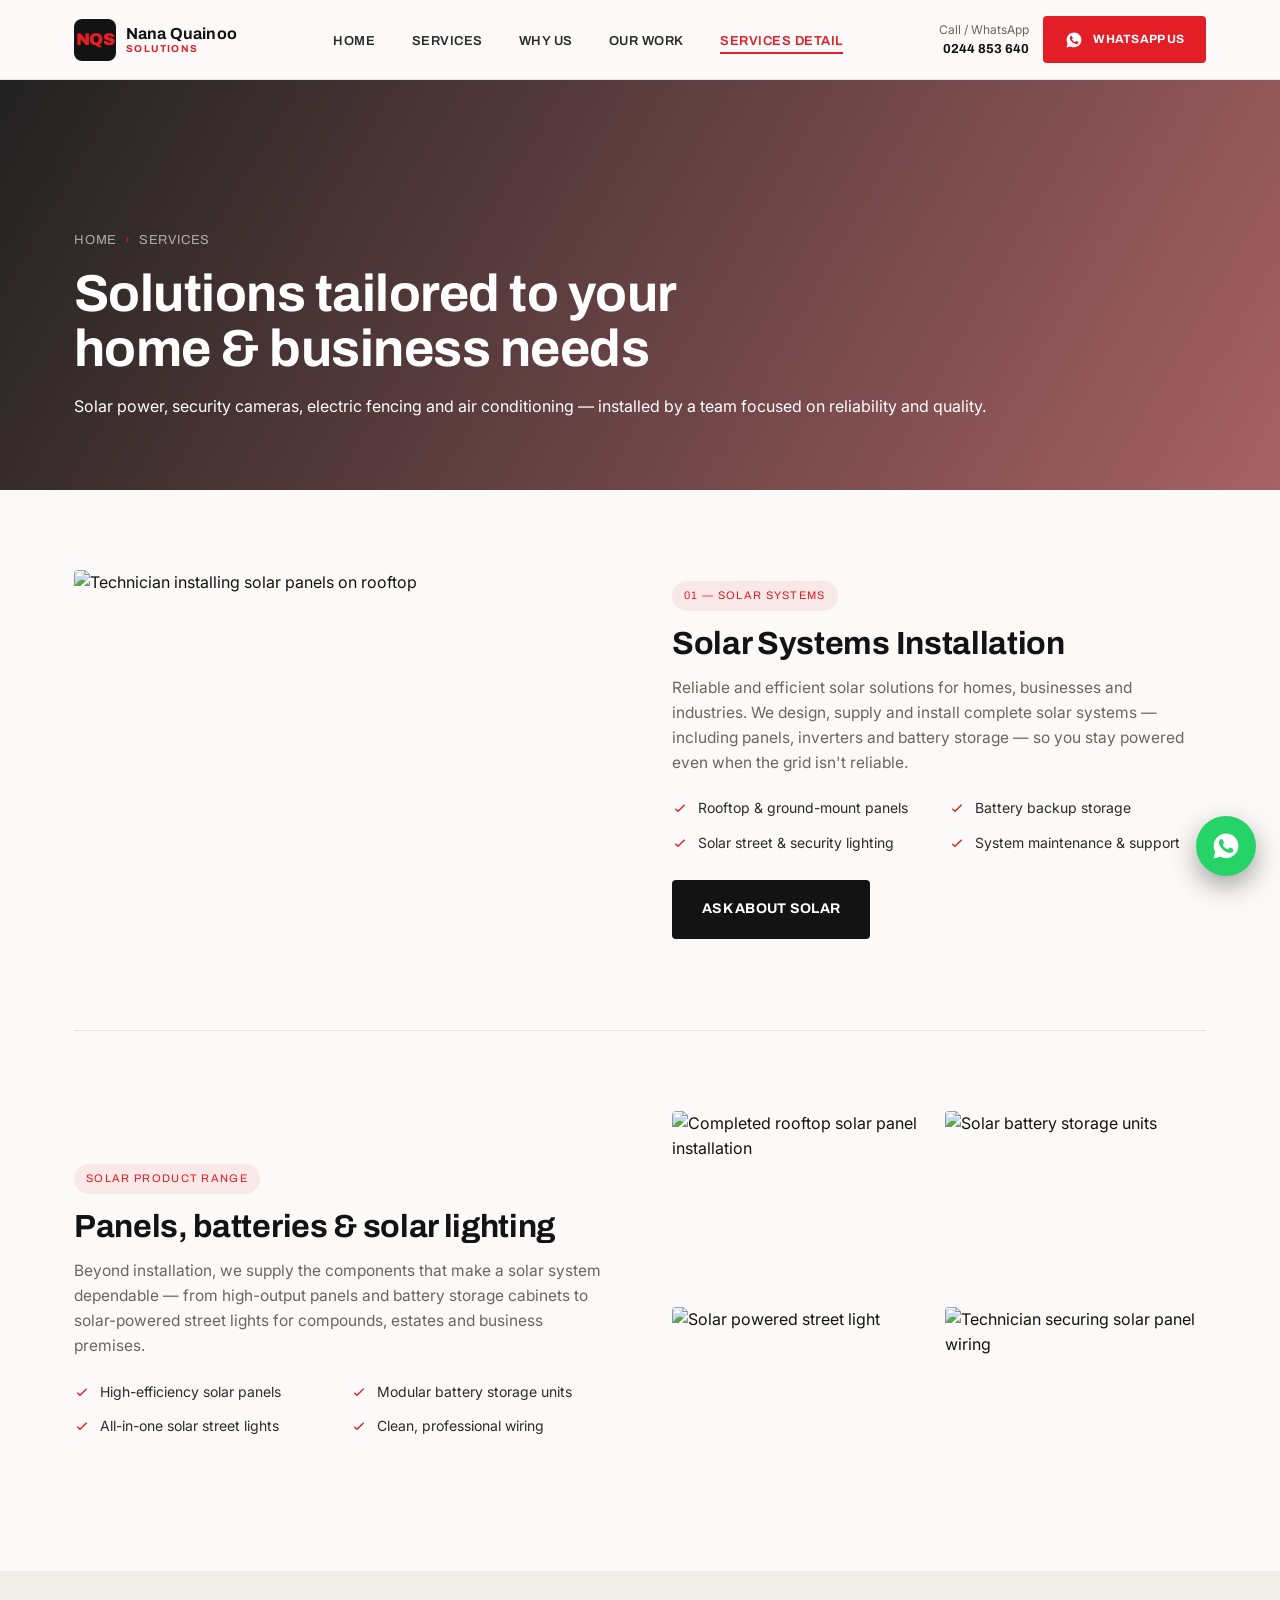
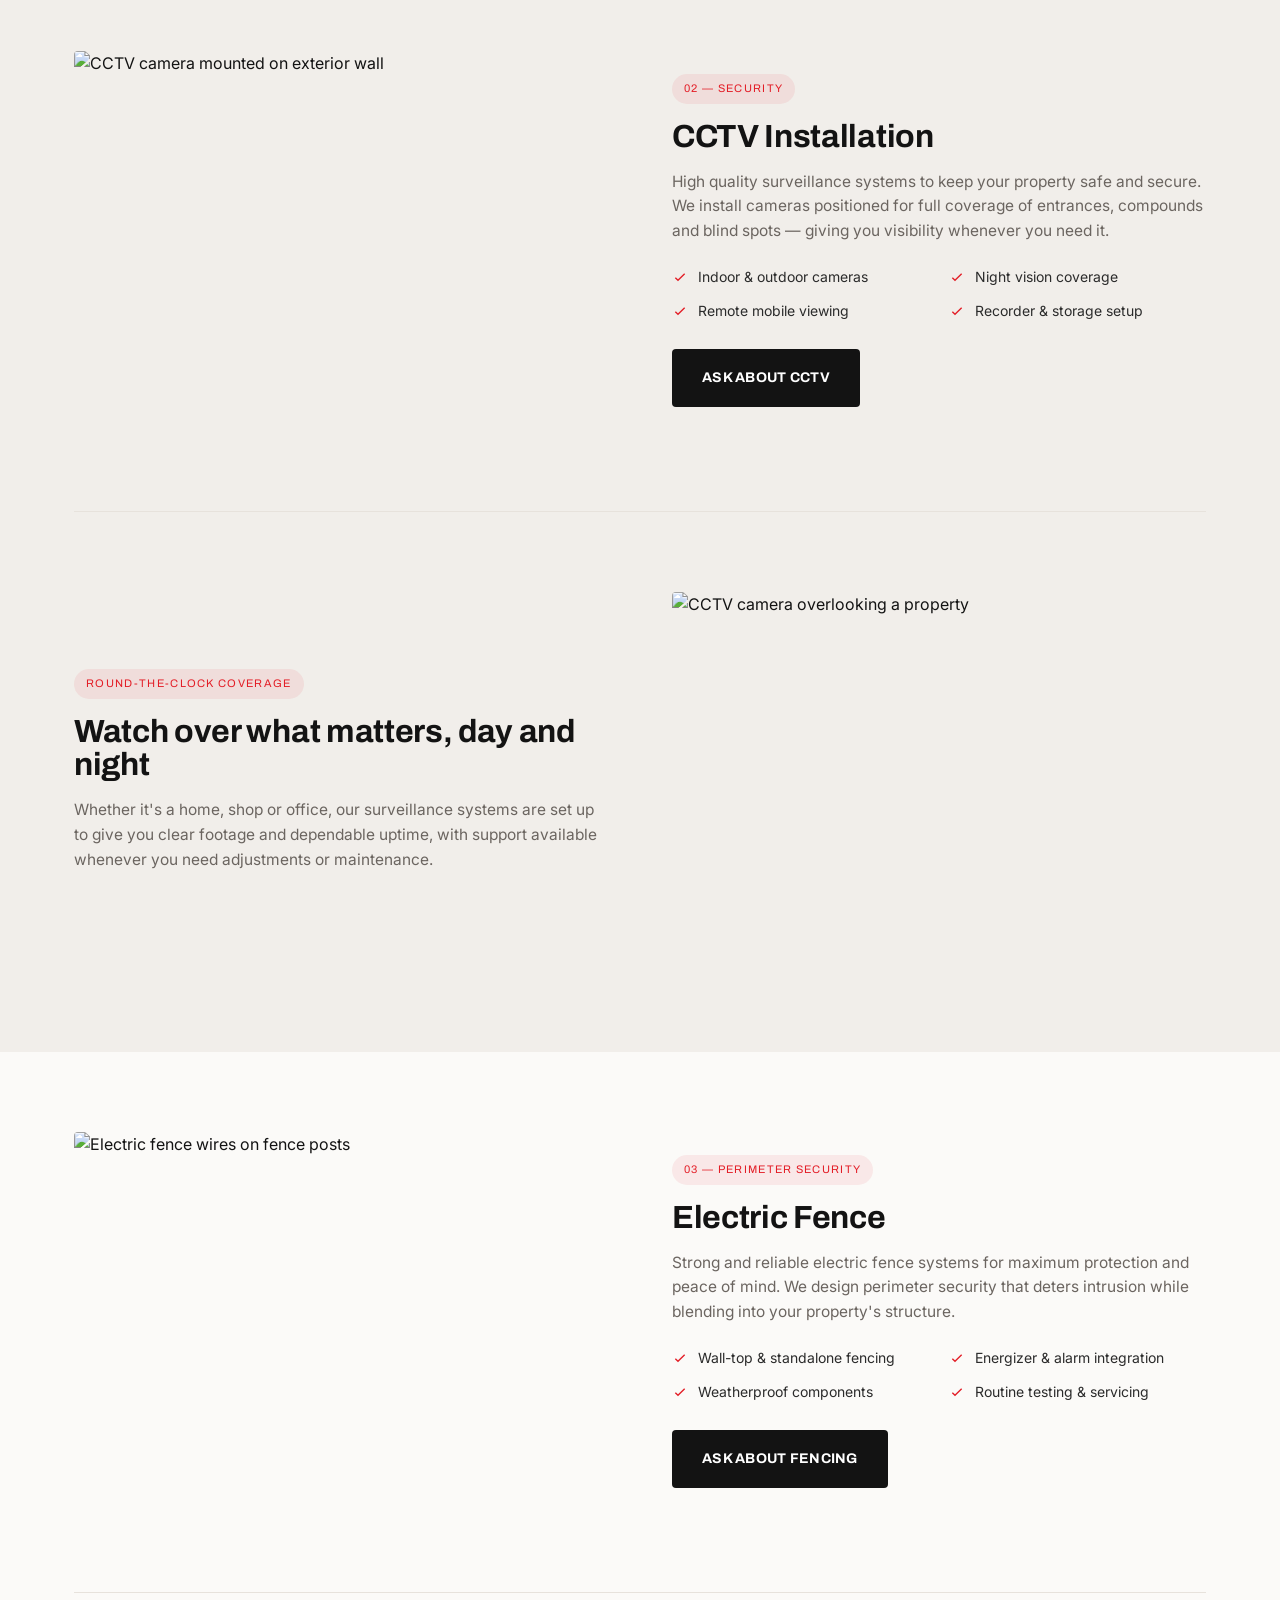
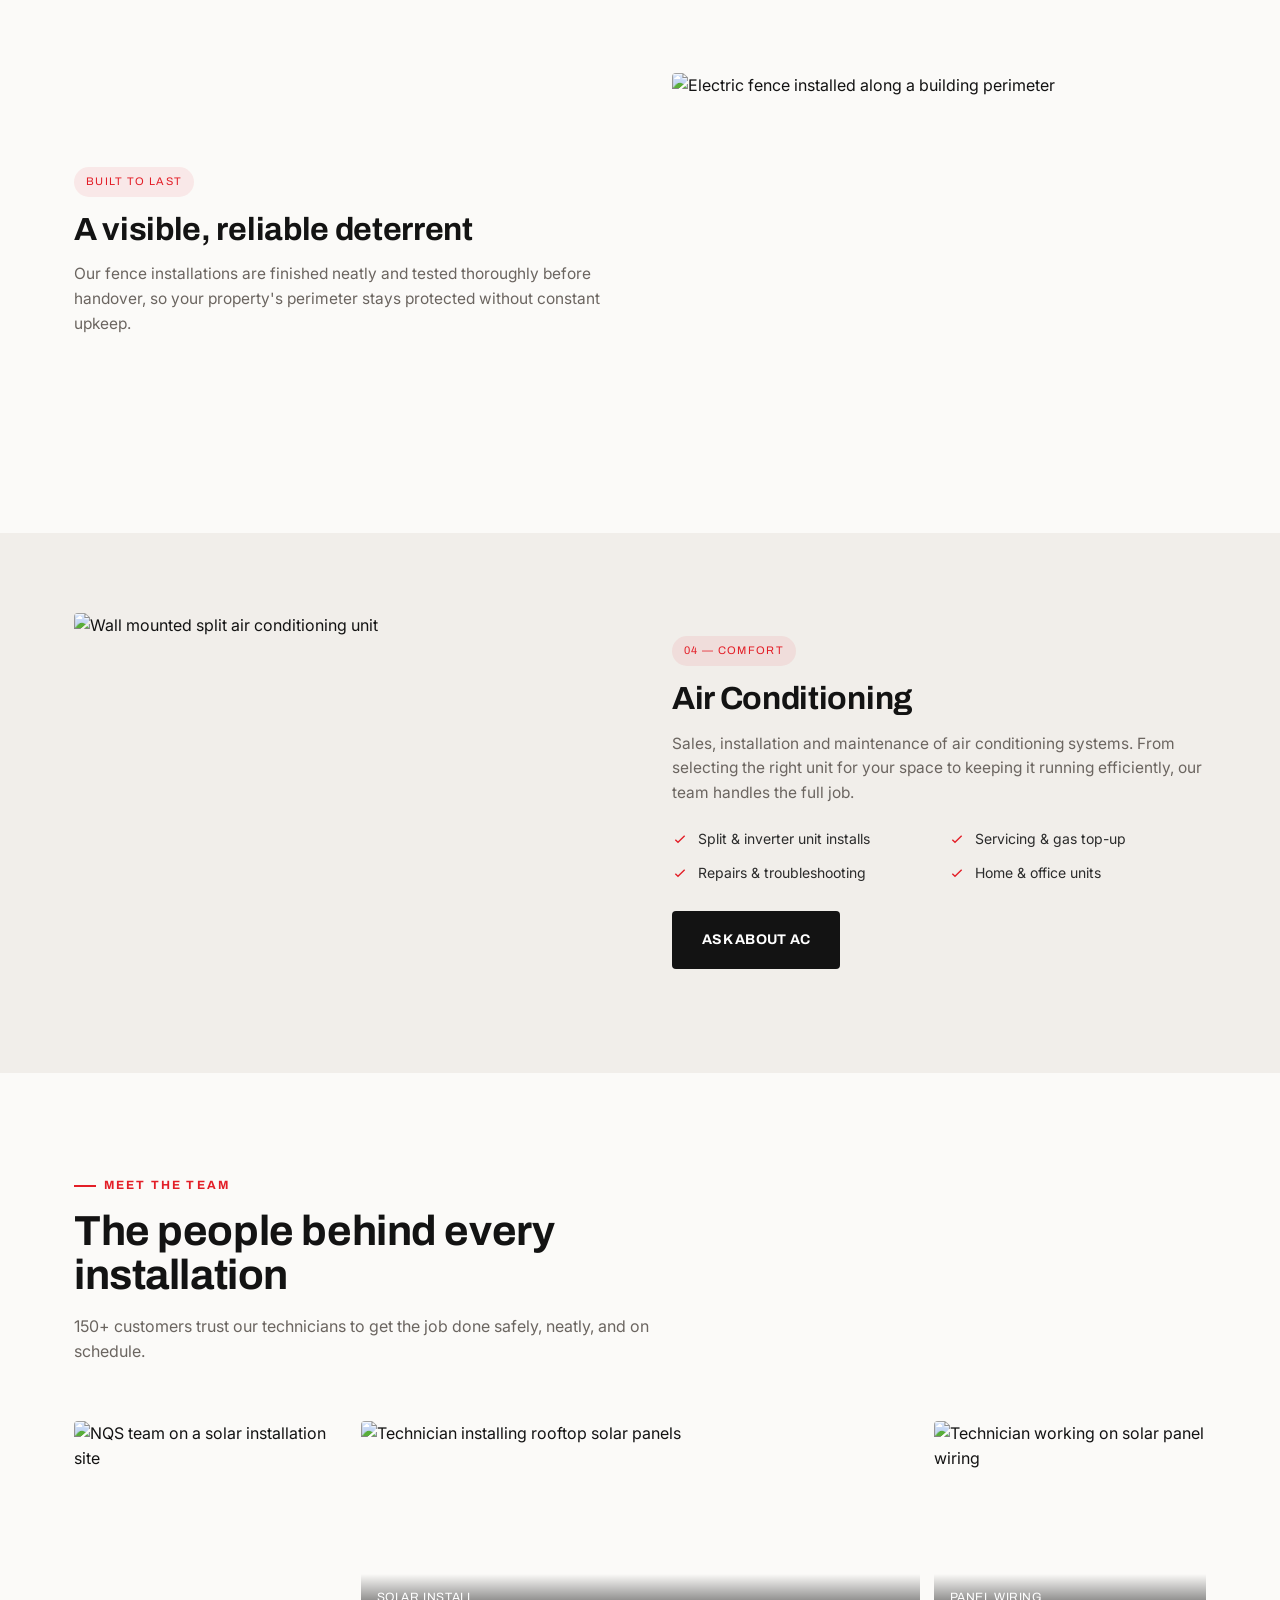
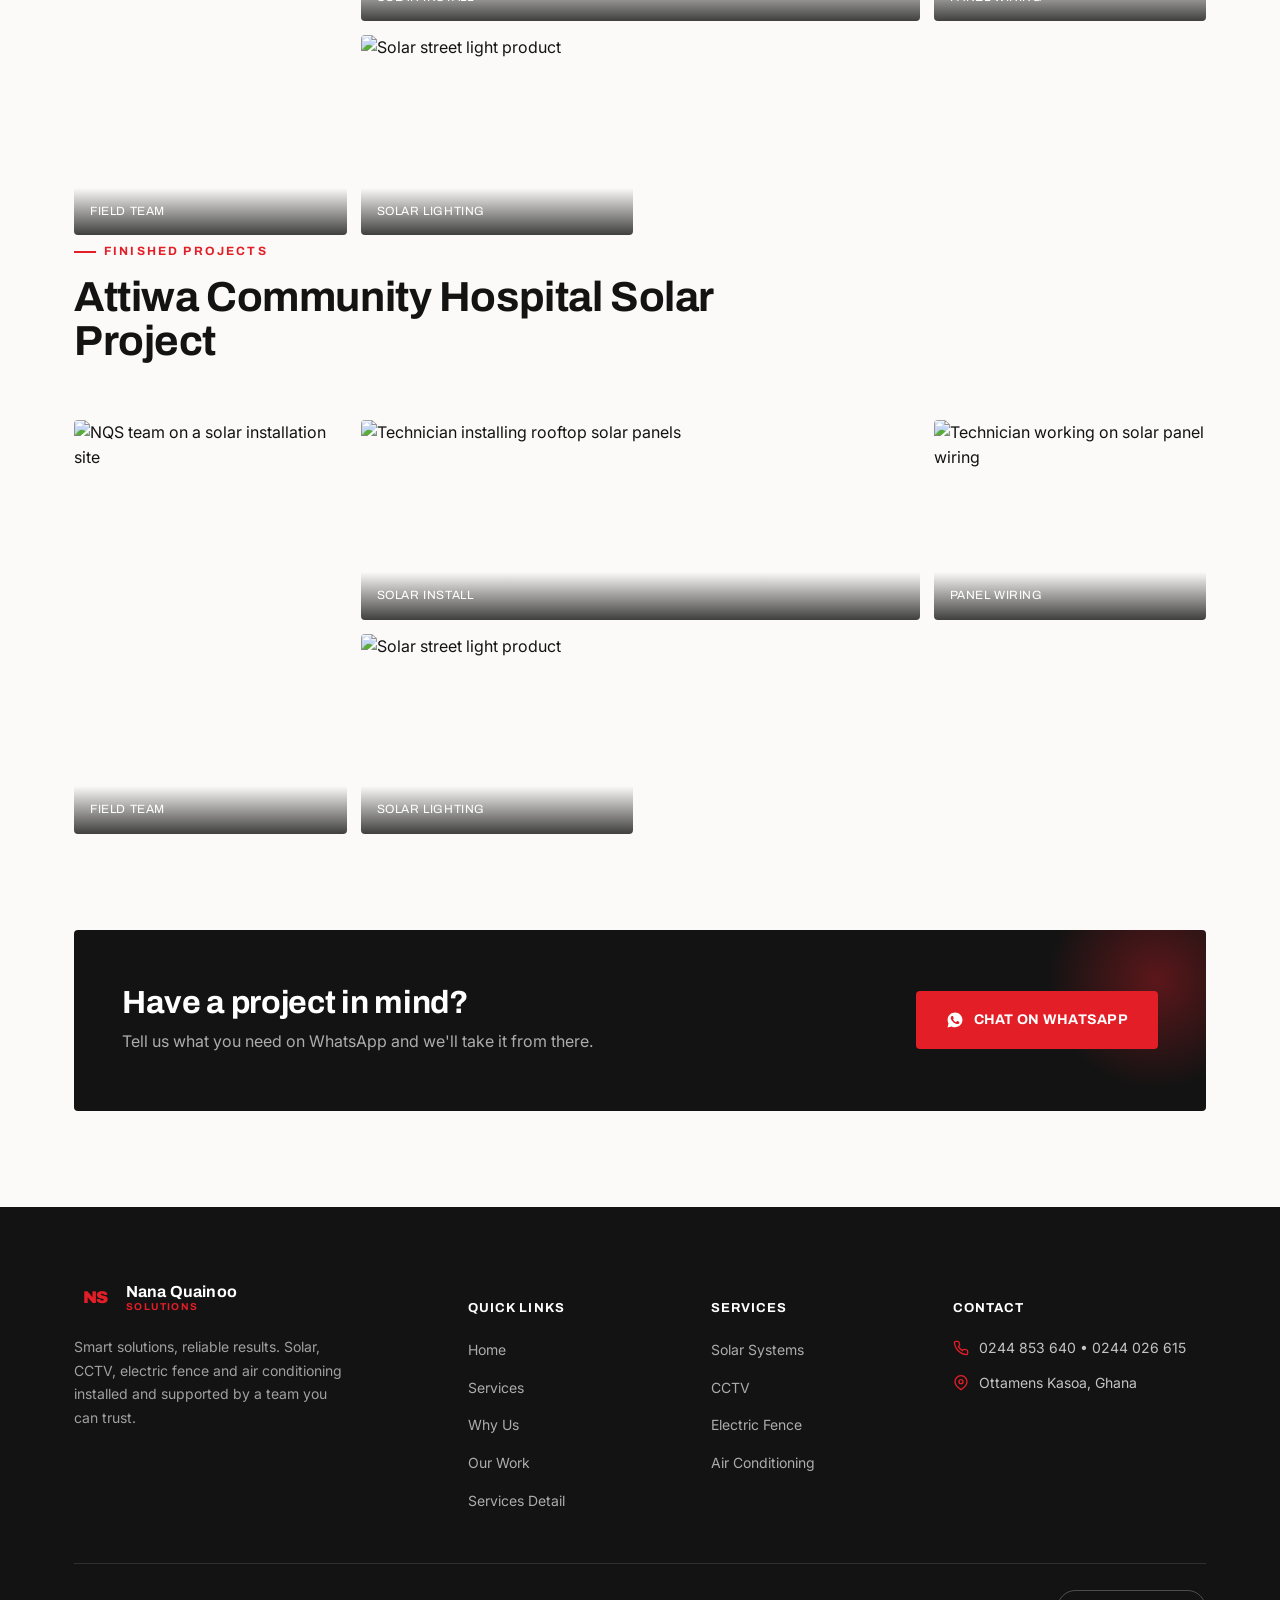
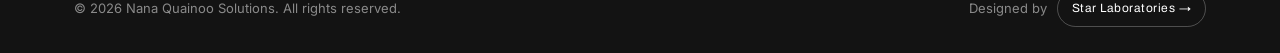
==== commit 0a8ccbb7: "Add files via upload" ====
--- a/services.html
+++ b/services.html
@@ -15,7 +15,7 @@
 <header class="site-header">
   <nav class="nav">
     <a href="index.html" class="brand">
-      <span class="brand-mark">NS</span>
+      <span class="brand-mark">NQS</span>
       <span class="brand-text">
         <strong>Nana Quainoo</strong>
         <span>Solutions</span>
@@ -81,7 +81,7 @@
   <div class="detail-row reverse">
     <div class="detail-media">
       <div class="detail-media-grid">
-        <img src="images/solar panel2.jpg" alt="Completed rooftop solar panel installation">
+        <img src="images/work force5.jpg" alt="Completed rooftop solar panel installation">
         <img src="images/battery.png" alt="Solar battery storage units">
         <img src="images/solar king light.png" alt="Solar powered street light">
         <img src="images/work force1.png" alt="Technician securing solar panel wiring">
@@ -106,7 +106,7 @@
   <div class="container">
     <div class="detail-row" id="cctv">
       <div class="detail-media">
-        <img src="images/cctv1.png" alt="CCTV camera mounted on exterior wall">
+        <img src="images/cctv3.jpg" alt="CCTV camera mounted on exterior wall">
       </div>
       <div class="detail-copy">
         <span class="tag">02 &mdash; Security</span>
@@ -124,7 +124,7 @@
 
     <div class="detail-row reverse">
       <div class="detail-media">
-        <img src="images/cctv2.png" alt="CCTV camera overlooking a property">
+        <img src="images/cctv2.jpg" alt="CCTV camera overlooking a property">
       </div>
       <div class="detail-copy">
         <span class="tag">Round-the-Clock Coverage</span>
@@ -139,7 +139,7 @@
 <section class="container">
   <div class="detail-row" id="fence">
     <div class="detail-media">
-      <img src="images/electric fence1.png" alt="Electric fence wires on fence posts">
+      <img src="images/cctv1.jpg" alt="Electric fence wires on fence posts">
     </div>
     <div class="detail-copy">
       <span class="tag">03 &mdash; Perimeter Security</span>
@@ -157,7 +157,7 @@
 
   <div class="detail-row reverse">
     <div class="detail-media">
-      <img src="images/electric fence2.jpg" alt="Electric fence installed along a building perimeter">
+      <img src="images/work force8.jpg" alt="Electric fence installed along a building perimeter">
     </div>
     <div class="detail-copy">
       <span class="tag">Built To Last</span>
@@ -200,9 +200,24 @@
     </div>
     <div class="gallery-grid">
       <div class="g-item g-tall"><img src="images/work force2.png" alt="NQS team on a solar installation site"><span class="gallery-cap">Field Team</span></div>
-      <div class="g-item g-wide"><img src="images/work force3.png" alt="Technician installing rooftop solar panels"><span class="gallery-cap">Solar Install</span></div>
+      <div class="g-item g-wide"><img src="images/work force4.jpg" alt="Technician installing rooftop solar panels"><span class="gallery-cap">Solar Install</span></div>
       <div class="g-item"><img src="images/work force1.png" alt="Technician working on solar panel wiring"><span class="gallery-cap">Panel Wiring</span></div>
-      <div class="g-item"><img src="images/solar king light.png" alt="Solar street light product"><span class="gallery-cap">Solar Lighting</span></div>
+      <div class="g-item"><img src="images/work force6.jpg" alt="Solar street light product"><span class="gallery-cap">Solar Lighting</span></div>
+    </div>
+  </div>
+
+
+   <div class="container">
+    <div class="section-head">
+      <span class="eyebrow">Finished Projects</span>
+      <h2>Attiwa Community Hospital Solar Project</h2>
+      <p></p>
+    </div>
+    <div class="gallery-grid">
+      <div class="g-item g-tall"><img src="images/finished work Attiwa community hospital.jpg" alt="NQS team on a solar installation site"><span class="gallery-cap">Field Team</span></div>
+      <div class="g-item g-wide"><img src="images/work force4.jpg" alt="Technician installing rooftop solar panels"><span class="gallery-cap">Solar Install</span></div>
+      <div class="g-item"><img src="images/battery2.jpg" alt="Technician working on solar panel wiring"><span class="gallery-cap">Panel Wiring</span></div>
+      <div class="g-item"><img src="images/work force6.jpg" alt="Solar street light product"><span class="gallery-cap">Solar Lighting</span></div>
     </div>
   </div>
 </section>
